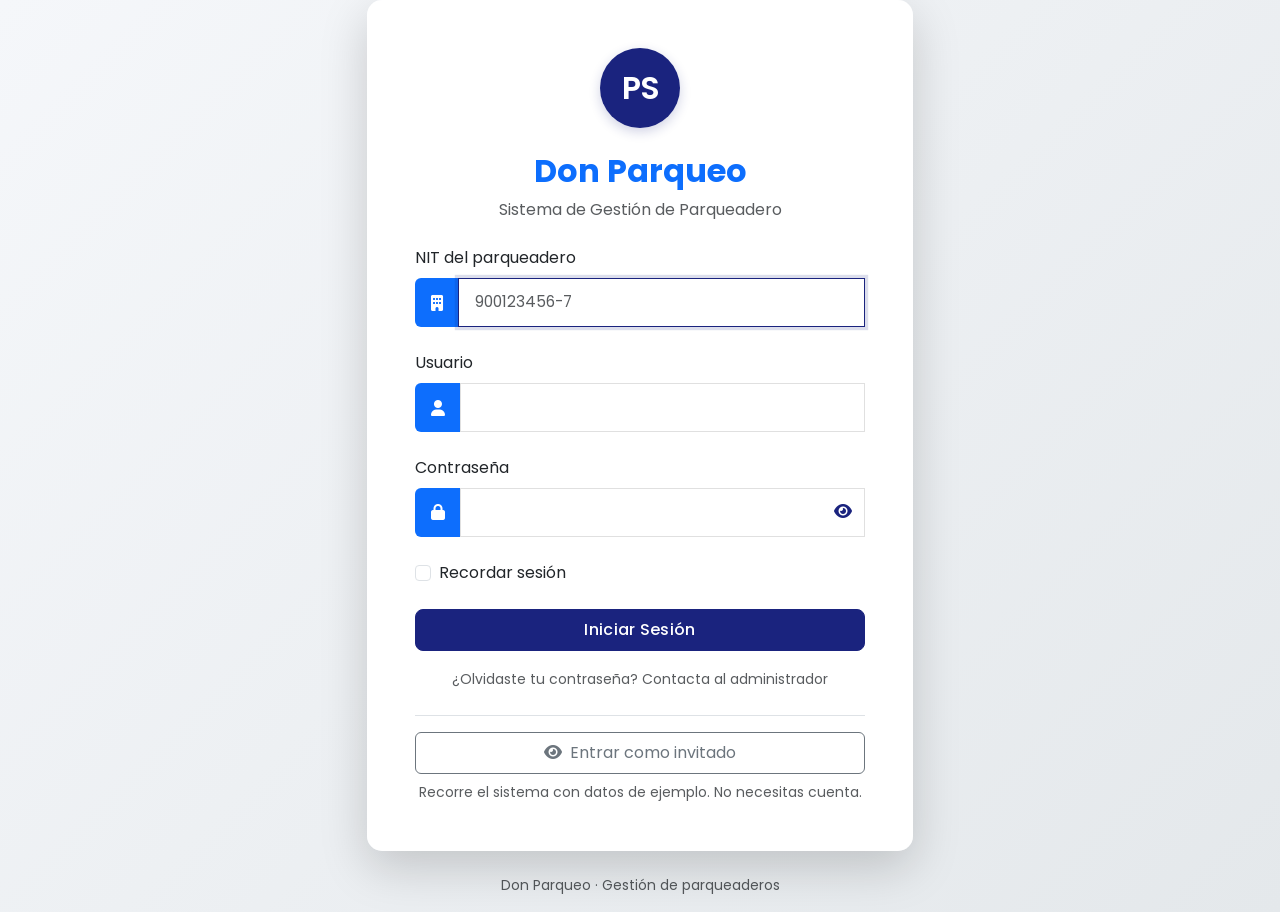
==== public/index.html @ 5ede680f "Don Parqueo en Python: FastAPI y PostgreSQL" ====
<!DOCTYPE html>
<html lang="es">
<head>
    <meta charset="UTF-8">
    <meta name="viewport" content="width=device-width, initial-scale=1.0">
    <title>Don Parqueo - Inicio de Sesión</title>
    <!-- Bootstrap 5 CSS -->
    <link href="https://cdn.jsdelivr.net/npm/bootstrap@5.3.2/dist/css/bootstrap.min.css" rel="stylesheet">
    <!-- Google Fonts -->
    <link href="https://fonts.googleapis.com/css2?family=Poppins:wght@300;400;500;600&display=swap" rel="stylesheet">
    <!-- Font Awesome -->
    <link href="https://cdnjs.cloudflare.com/ajax/libs/font-awesome/6.0.0/css/all.min.css" rel="stylesheet">
    <!-- Custom CSS -->
    <link href="css/styles.css" rel="stylesheet">
</head>
<body class="bg-light">
    <div class="container">
        <div class="row min-vh-100 align-items-center justify-content-center">
            <div class="col-12 col-md-8 col-lg-6">
                <div class="card login-card border-0 shadow-lg">
                    <div class="card-body p-5">
                        <!-- Logo -->
                        <div class="text-center mb-4">
                            <div class="logo-container mb-4">
                                <div class="logo-circle">
                                    <span class="logo-text">PS</span>
                                </div>
                            </div>
                            <h2 class="fw-bold text-primary">Don Parqueo</h2>
                            <p class="text-muted">Sistema de Gestión de Parqueadero</p>
                        </div>

                        <!-- Formulario de Login -->
                        <form id="loginForm" class="needs-validation" novalidate>
                            <!-- Campo NIT Empresa -->
                            <div class="mb-4">
                                <label for="empresa" class="form-label">NIT del parqueadero</label>
                                <div class="input-group">
                                    <span class="input-group-text bg-primary text-white">
                                        <i class="fas fa-building"></i>
                                    </span>
                                    <input type="text"
                                           class="form-control"
                                           id="empresa"
                                           name="empresa"
                                           required
                                           autocomplete="organization"
                                           placeholder="900123456-7">
                                    <div class="invalid-feedback">
                                        Escribe el NIT del parqueadero
                                    </div>
                                </div>
                            </div>

                            <div class="mb-4">
                                <label for="usuario" class="form-label">Usuario</label>
                                <div class="input-group">
                                    <span class="input-group-text bg-primary text-white">
                                        <i class="fas fa-user"></i>
                                    </span>
                                    <input type="text" class="form-control" id="usuario" name="usuario"
                                           autocomplete="username" required>
                                    <div class="invalid-feedback">
                                        Escribe tu usuario
                                    </div>
                                </div>
                            </div>

                            <div class="mb-4">
                                <label for="password" class="form-label">Contraseña</label>
                                <div class="input-group">
                                    <span class="input-group-text bg-primary text-white">
                                        <i class="fas fa-lock"></i>
                                    </span>
                                    <input type="password" class="form-control" id="password" name="password"
                                           autocomplete="current-password" required>
                                    <button class="btn btn-outline-secondary" type="button" id="togglePassword">
                                        <i class="fas fa-eye" id="toggleIcon"></i>
                                    </button>
                                    <div class="invalid-feedback">
                                        Escribe tu contraseña
                                    </div>
                                </div>
                            </div>

                            <div class="mb-4 form-check">
                                <input type="checkbox" class="form-check-input" id="recordar">
                                <label class="form-check-label" for="recordar">Recordar sesión</label>
                            </div>

                            <button type="submit" class="btn btn-primary w-100 mb-3 py-2">
                                Iniciar Sesión
                            </button>

                            <div class="text-center">
                                <small class="text-muted">
                                    ¿Olvidaste tu contraseña? Contacta al administrador
                                </small>
                            </div>
                        </form>

                        <!-- Acceso de demostración.
                             Va fuera del formulario a propósito: es un enlace a una
                             página estática, no toca la API ni pide token. -->
                        <div class="text-center mt-4 pt-3 border-top">
                            <a href="demo.html" class="btn btn-outline-secondary w-100 py-2">
                                <i class="fas fa-eye me-2"></i>Entrar como invitado
                            </a>
                            <small class="text-muted d-block mt-2">
                                Recorre el sistema con datos de ejemplo. No necesitas cuenta.
                            </small>
                        </div>
                    </div>
                </div>

                <!-- Footer -->
                <footer class="text-center mt-4">
                    <p class="mt-2 text-muted small">Don Parqueo · Gestión de parqueaderos</p>
                </footer>
            </div>
        </div>
    </div>

    <!-- Bootstrap JS -->
    <script src="https://cdn.jsdelivr.net/npm/bootstrap@5.3.2/dist/js/bootstrap.bundle.min.js"></script>
    <!-- Custom JS -->
    <script src="js/login.js"></script>
    <script>
    /* Recuerda el NIT del último ingreso en este equipo.
       Reemplaza el NIT que antes venía quemado en el HTML.
       No toca el envío del formulario: eso sigue en js/login.js. */
    (function () {
      'use strict';
      // Aviso de sesion cerrada.
      // menu.js manda a /?expirada=1 cuando el token muere estando el operador
      // adentro. Sin este aviso el login aparece mudo y parece que el sistema
      // se cayo solo.
      try {
        if (new URLSearchParams(window.location.search).has('expirada')) {
          var aviso = document.createElement('div');
          aviso.className = 'alert alert-warning text-center py-2 mb-4';
          aviso.innerHTML = '<small>Tu sesión se cerró por seguridad. Vuelve a entrar.</small>';
          var tarjeta = document.querySelector('.card-body');
          var form = document.getElementById('loginForm');
          if (tarjeta && form) tarjeta.insertBefore(aviso, form);
          // Se limpia la URL para que al recargar no vuelva a salir el aviso.
          window.history.replaceState({}, '', window.location.pathname);
        }
      } catch (e) { /* navegador sin URLSearchParams */ }

      var CLAVE = 'ps_ultimo_nit';
      var campo = document.getElementById('empresa');
      var form  = document.getElementById('loginForm');
      if (!campo || !form) return;

      try {
        var guardado = localStorage.getItem(CLAVE);
        if (guardado) campo.value = guardado;
      } catch (e) { /* sin localStorage disponible */ }

      // Fase de captura: corre antes que el manejador de login.js.
      form.addEventListener('submit', function () {
        var v = campo.value.trim();
        try {
          if (v) localStorage.setItem(CLAVE, v);
        } catch (e) { /* sin localStorage disponible */ }
      }, true);

      if (campo.value) {
        var u = document.getElementById('usuario');
        if (u) u.focus();
      } else {
        campo.focus();
      }
    })();
    </script>
</body>
</html>
---- public/css/styles.css ----
/* Estilos generales */
body {
    font-family: 'Poppins', sans-serif;
    background: linear-gradient(135deg, #f5f7fa 0%, #e4e8eb 100%);
}

/* Estilos para el logo */
.logo-container {
    display: flex;
    justify-content: center;
    align-items: center;
}

.logo-circle {
    width: 80px;
    height: 80px;
    background-color: #1a237e;
    border-radius: 50%;
    display: flex;
    justify-content: center;
    align-items: center;
    box-shadow: 0 4px 12px rgba(26, 35, 126, 0.2);
}

.logo-text {
    color: white;
    font-size: 2rem;
    font-weight: 600;
    letter-spacing: -1px;
}

/* Estilos para la tarjeta de login */
.login-card {
    background: rgba(255, 255, 255, 0.98);
    border-radius: 15px;
    transition: transform 0.3s ease;
}

.login-card:hover {
    transform: translateY(-5px);
}

/* Estilos para los inputs */
.form-control {
    border: 1px solid #e0e0e0;
    padding: 0.75rem 1rem;
    font-size: 0.95rem;
    border-radius: 8px;
    transition: all 0.3s ease;
}

.form-control:focus {
    border-color: #1a237e;
    box-shadow: 0 0 0 0.2rem rgba(26, 35, 126, 0.15);
}

/* Estilos para los botones */
.btn-primary {
    background-color: #1a237e;
    border-color: #1a237e;
    border-radius: 8px;
    font-weight: 500;
    letter-spacing: 0.3px;
    transition: all 0.3s ease;
}

.btn-primary:hover {
    background-color: #151b60;
    border-color: #151b60;
    transform: translateY(-1px);
    box-shadow: 0 4px 12px rgba(26, 35, 126, 0.2);
}

/* Estilos para el botón de mostrar/ocultar contraseña */
#togglePassword {
    border-left: none;
    background-color: white;
    border-color: #e0e0e0;
    color: #1a237e;
    transition: all 0.3s ease;
}

#togglePassword:hover {
    background-color: #f8f9fa;
    color: #151b60;
}

#togglePassword:focus {
    box-shadow: none;
    border-color: #1a237e;
}

/* Estilos para los iconos en los inputs */
.input-group-text {
    background-color: #1a237e;
    border: none;
    padding: 0.75rem 1rem;
}

/* Estilos para el checkbox */
.form-check-input:checked {
    background-color: #1a237e;
    border-color: #1a237e;
}

/* Estilos para el footer y redes sociales */
.social-links {
    margin-top: 1rem;
}

.social-link {
    color: #1a237e;
    font-size: 1.5rem;
    margin: 0 10px;
    transition: all 0.3s ease;
}

.social-link:hover {
    color: #151b60;
    transform: translateY(-3px);
}

.social-link-whatsapp {
    color: #25D366 !important;
}

.social-link-whatsapp:hover {
    color: #1da851 !important;
}

/* Animaciones */
@keyframes fadeIn {
    from {
        opacity: 0;
        transform: translateY(20px);
    }
    to {
        opacity: 1;
        transform: translateY(0);
    }
}

.card-body {
    animation: fadeIn 0.6s ease-out;
}

/* Responsive adjustments */
@media (max-width: 768px) {
    .card-body {
        padding: 2rem !important;
    }
    
    .social-link {
        font-size: 1.2rem;
        margin: 0 8px;
    }
}
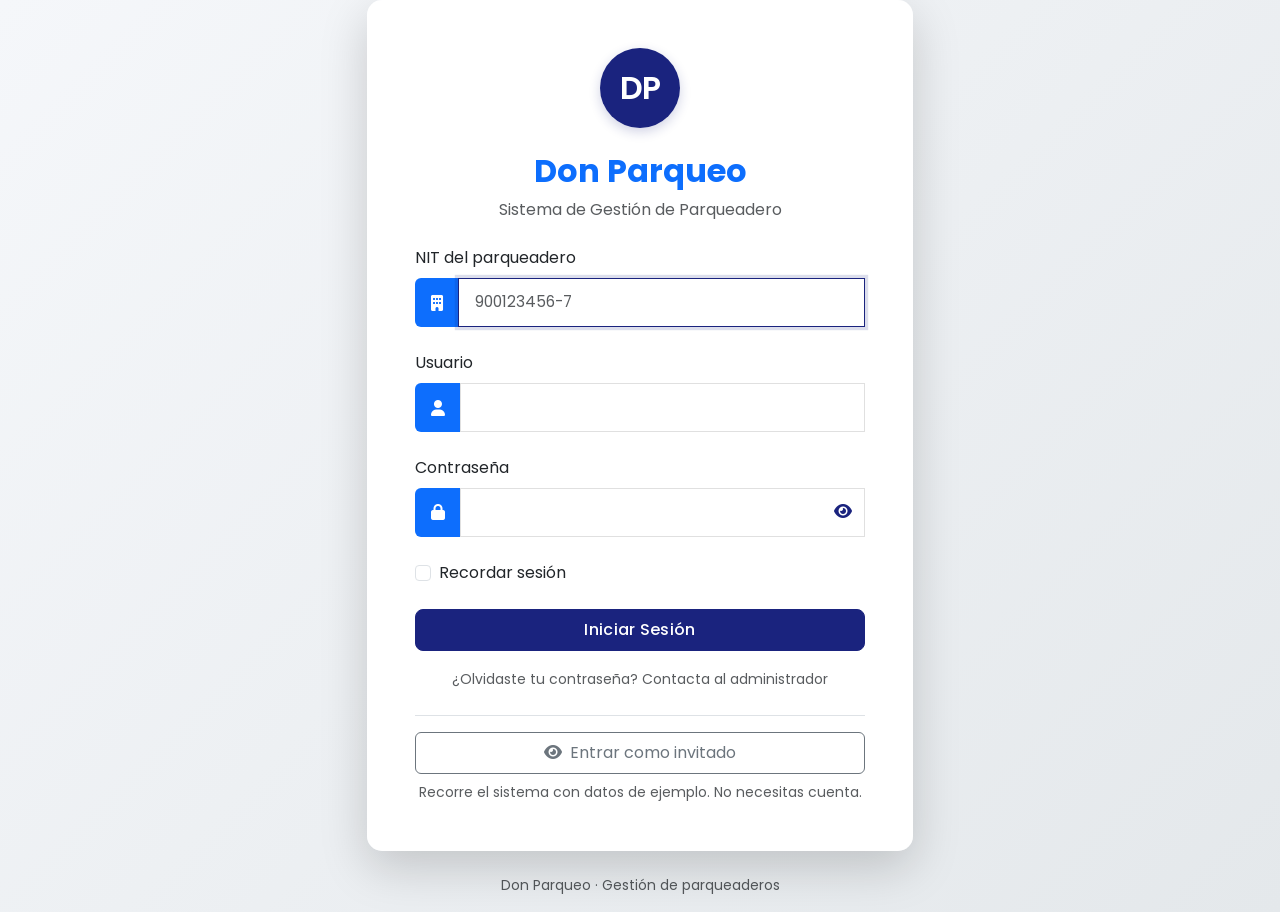
==== commit 5f7636ab: "Logo con iniciales DP" ====
--- a/public/index.html
+++ b/public/index.html
@@ -23,7 +23,7 @@
                         <div class="text-center mb-4">
                             <div class="logo-container mb-4">
                                 <div class="logo-circle">
-                                    <span class="logo-text">PS</span>
+                                    <span class="logo-text">DP</span>
                                 </div>
                             </div>
                             <h2 class="fw-bold text-primary">Don Parqueo</h2>
